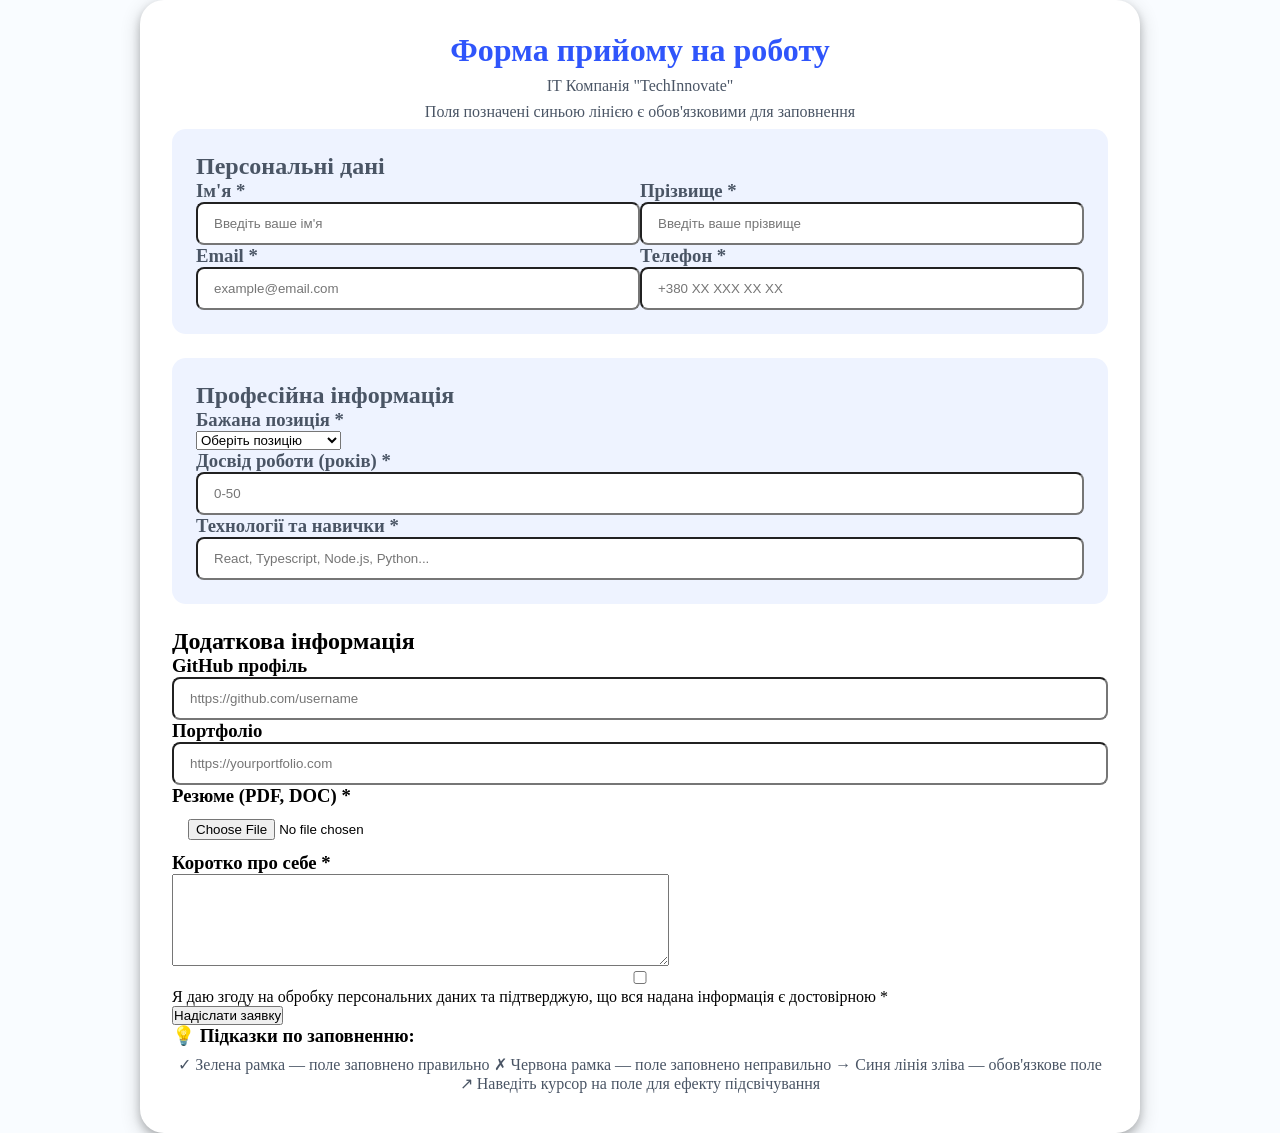
==== less16/index.html @ 31a4c935 "Add files via upload" ====
<!DOCTYPE html>
<html>
<head>
    <meta charset="utf-8">
    <meta http-equiv="X-UA-Compatible" content="IE=edge">
    <title></title>
    <link rel="stylesheet" href="styles/style.css">
</head>
<body>
<div class="wrapper">
    <header>
        <h1>Форма прийому на роботу</h1>
        <p>ІТ Компанія "TechInnovate"</p>
        <p>Поля позначені синьою лінією є обов'язковими для заповнення</p>
    </header>
    <form class="type-a">
        <h2>Персональні дані</h2>
        <section class="passport">
            <label>
                <h3>Ім'я *</h3>
                <input type="text" name="name" placeholder="Введіть ваше ім'я" required>
            </label>
            <label>
                <h3>Прізвище *</h3>
                <input type="text" name="surname" placeholder="Введіть ваше прізвище" required>
            </label>
            <label>
                <h3>Email *</h3>
                <input type="text" name="email" placeholder="example@email.com" required>
            </label>
            <label>
                <h3>Телефон *</h3>
                <input type="number" name="phone-numb" placeholder="+380 XX XXX XX XX" required>
            </label>
        </section>
    </form>
    <form class="type-a">
        <h2>Професійна інформація</h2>
        <section>
            <label>
                <h3>Бажана позиція *</h3>
                <select>
                    <option value="def" selected>Оберіть позицію</option>
                    <option value="front">Frontend Developer</option>
                    <option value="back">Backend Developer</option>
                    <option value="fullS">Full Stack Developer</option>
                    <option value="DevOps">DevOps Engineer</option>
                    <option value="QA">QA Engineer</option>
                    <option value="UI/UX">UI/UX Designer</option>
                    <option value="mobile">Mobile Developer</option>
                    <option value="data">Data Scientist</option>
                </select>
            </label>
            <label>
                <h3>Досвід роботи (років) *</h3>
                <input type="text" name="surname" placeholder="0-50" required>
            </label>
        </section>
        <section>
            <label>
                <h3>Технології та навички *</h3>
                <input type="text" name="skills" placeholder="React, Typescript, Node.js, Python..." required>
            </label>
        </section>
    </form>
    <form class="type-b">
        <h2>Додаткова інформація</h2>
        <section>
            <label>
                <h3>GitHub профіль</h3>
                <input type="url" name="github" placeholder="https://github.com/username">
            </label>
            <label>
                <h3>Портфоліо</h3>
                <input type="url" name="portf" placeholder="https://yourportfolio.com">
            </label>
        </section>
        <section>
            <label>
                <h3>Резюме (PDF, DOC) *</h3>
                <input type="file" name="file" placeholder="Вибрати файл">
            </label>
        </section>
        <section>
            <label>
                <h3>Коротко про себе *</h3>
                <textarea rows="6" cols="60"></textarea>
            </label>
        </section>
    </form>
    <div class="agree">
        <input type="checkbox" name="agree">Я даю згоду на обробку персональних даних та підтверджую, що вся надана інформація є достовірною *
    </div>
    <button class="send">Надіслати заявку</button>
    <footer>
        <h3>💡 Підказки по заповненню:</h3>
        <p>✓ Зелена рамка — поле заповнено правильно
            ✗ Червона рамка — поле заповнено неправильно
            → Синя лінія зліва — обов'язкове поле
            ↗ Наведіть курсор на поле для ефекту підсвічування</p>
    </footer>
</div>
</body>
</html>
---- less16/styles/style.css ----
* {
    box-sizing: border-box;
    margin: 0;
    padding: 0;
}
body {
    background: #F9FCFF;
}
.wrapper {
    max-width: 1000px;
    margin: 0 auto;
    background: #FFFFFF;
    padding: 32px;
    border-radius: 24px;
    box-shadow: 0 4px 8px 0 rgba(0, 0, 0, 0.2), 0 6px 20px 0 rgba(0, 0, 0, 0.19);
h1 {
    color: #2F55FB;
    text-align: center;
}
p {
    color: #4A5565;
    text-align: center;
    margin-top: 8px;
    margin-bottom: 8px;
}
.type-a {
    color: #4A5565;
    padding: 24px;
    margin-bottom: 24px;
    background: #EEF3FF;
    border-radius: 14px;
}
input {
    padding: 12px 16px;
    border-radius: 8px;
    width: 100%;
}
.passport {
    display: grid;
    grid-template-columns: 1fr 1fr;
    grid-template-rows: 1fr 1fr;
}
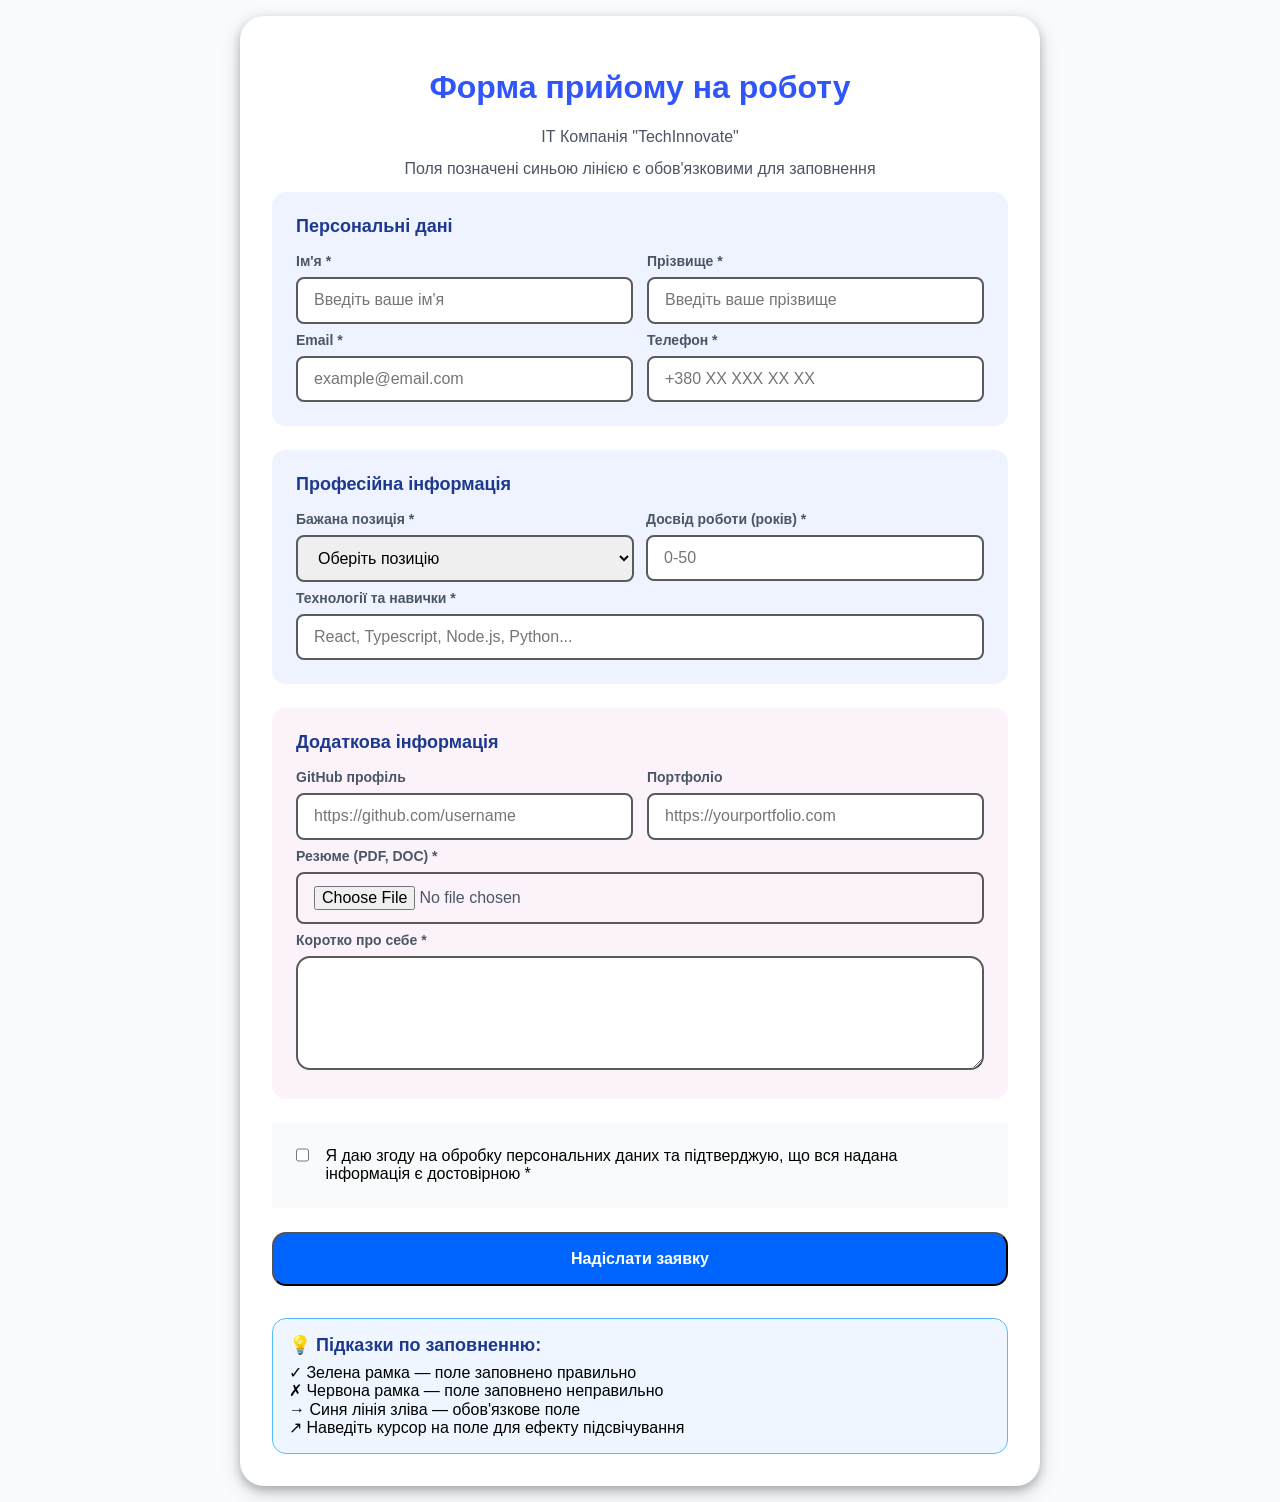
==== commit ee496c6d: "Add files via upload" ====
--- a/less16/index.html
+++ b/less16/index.html
@@ -3,8 +3,9 @@
 <head>
     <meta charset="utf-8">
     <meta http-equiv="X-UA-Compatible" content="IE=edge">
-    <title></title>
+    <title>site</title>
     <link rel="stylesheet" href="styles/style.css">
+    <link rel="stylesheet" href="normalize.css">
 </head>
 <body>
 <div class="wrapper">
@@ -36,7 +37,7 @@
     </form>
     <form class="type-a">
         <h2>Професійна інформація</h2>
-        <section>
+        <section class="info-a">
             <label>
                 <h3>Бажана позиція *</h3>
                 <select>
@@ -65,7 +66,7 @@
     </form>
     <form class="type-b">
         <h2>Додаткова інформація</h2>
-        <section>
+        <section class="info-b">
             <label>
                 <h3>GitHub профіль</h3>
                 <input type="url" name="github" placeholder="https://github.com/username">
@@ -89,15 +90,15 @@
         </section>
     </form>
     <div class="agree">
-        <input type="checkbox" name="agree">Я даю згоду на обробку персональних даних та підтверджую, що вся надана інформація є достовірною *
+        <input type="checkbox" class="check" name="agree">Я даю згоду на обробку персональних даних та підтверджую, що вся надана інформація є достовірною *
     </div>
     <button class="send">Надіслати заявку</button>
     <footer>
-        <h3>💡 Підказки по заповненню:</h3>
-        <p>✓ Зелена рамка — поле заповнено правильно
-            ✗ Червона рамка — поле заповнено неправильно
-            → Синя лінія зліва — обов'язкове поле
-            ↗ Наведіть курсор на поле для ефекту підсвічування</p>
+        <h2>💡 Підказки по заповненню:</h2>
+        <div>✓ Зелена рамка — поле заповнено правильно</div>
+        <div>✗ Червона рамка — поле заповнено неправильно</div>
+        <div>→ Синя лінія зліва — обов'язкове поле</div>
+        <div>↗ Наведіть курсор на поле для ефекту підсвічування</div>
     </footer>
 </div>
 </body>
--- a/less16/styles/style.css
+++ b/less16/styles/style.css
@@ -1,18 +1,30 @@
+/*
+* Prefixed by https://autoprefixer.github.io
+* PostCSS: v8.4.14,
+* Autoprefixer: v10.4.7
+* Browsers: last 4 version
+*/
+
 * {
+    -webkit-box-sizing: border-box;
     box-sizing: border-box;
     margin: 0;
     padding: 0;
+    text-decoration: none;
+    font-family: 'Montserrat', sans-serif;
 }
 body {
     background: #F9FCFF;
 }
 .wrapper {
-    max-width: 1000px;
-    margin: 0 auto;
+    max-width: 800px;
+    margin: 16px auto;
     background: #FFFFFF;
     padding: 32px;
     border-radius: 24px;
+    -webkit-box-shadow: 0 4px 8px 0 rgba(0, 0, 0, 0.2), 0 6px 20px 0 rgba(0, 0, 0, 0.19);
     box-shadow: 0 4px 8px 0 rgba(0, 0, 0, 0.2), 0 6px 20px 0 rgba(0, 0, 0, 0.19);
+}
 h1 {
     color: #2F55FB;
     text-align: center;
@@ -21,7 +33,17 @@
     color: #4A5565;
     text-align: center;
     margin-top: 8px;
+    margin-bottom: 14px;
+}
+h3 {
     margin-bottom: 8px;
+    margin-top: 8px;
+    font-size: 14px;
+}
+h2 {
+    margin-bottom: 8px;
+    color: #1C398E;
+    font-size: 18px;
 }
 .type-a {
     color: #4A5565;
@@ -34,9 +56,103 @@
     padding: 12px 16px;
     border-radius: 8px;
     width: 100%;
+    border: 2px solid #5a5a5a;
+    outline: none;
+}
+select {
+    padding: 12px 16px;
+    border-radius: 8px;
+    width: 100%;
+    border: 2px solid #5a5a5a;
+    outline: none;
+}
+.info-a {
+    display: -ms-grid;
+    display: grid;
+    -ms-grid-columns: 1fr 12px 1fr;
+    grid-template-columns: 1fr 1fr;
+    grid-column-gap: 12px;
 }
 .passport {
+    display: -ms-grid;
     display: grid;
+    -ms-grid-columns: 1fr 14px 1fr;
     grid-template-columns: 1fr 1fr;
+    -ms-grid-rows: 1fr 1fr;
     grid-template-rows: 1fr 1fr;
+    grid-column-gap: 14px;
+}
+.passport > *:nth-child(1) {
+    -ms-grid-row: 1;
+    -ms-grid-column: 1;
+}
+.passport > *:nth-child(2) {
+    -ms-grid-row: 1;
+    -ms-grid-column: 3;
+}
+.passport > *:nth-child(3) {
+    -ms-grid-row: 2;
+    -ms-grid-column: 1;
+}
+.passport > *:nth-child(4) {
+    -ms-grid-row: 2;
+    -ms-grid-column: 3;
+}
+.type-b {
+    color: #4A5565;
+    padding: 24px;
+    margin-bottom: 24px;
+    background: #FCF3FA;
+    border-radius: 14px;
+}
+.info-b {
+    display: -ms-grid;
+    display: grid;
+    -ms-grid-columns: 1fr 14px 1fr;
+    grid-template-columns: 1fr 1fr;
+    grid-column-gap: 14px;
+}
+.agree {
+    display: -webkit-box;
+    display: -ms-flexbox;
+    display: flex;
+    background: #F9FAFB;
+    gap: 16px;
+    padding: 24px;
+    margin-bottom: 24px;
+}
+.check{
+    width: 16px;
+    height: 16px;
+}
+.send {
+    background: #0065ff;
+    width: 100%;
+    padding: 16px 32px;
+    font-weight: bold;
+    color: #FFF;
+    border-radius: 14px;
+    font-size: 16px;
+}
+input[file] {
+    padding: 12px 16px;
+    border-radius: 8px;
+    width: 100%;
+    border: 2px solid #5a5a5a;
+    outline: none;
+    background: #F9FAFB;
+}
+textarea {
+    width: 100%;
+    border: 2px solid #5a5a5a;
+    outline: none;
+    border-radius: 14px;
+}
+footer {
+    border-radius: 14px;
+    padding: 16px;
+    margin-top: 32px;
+    background: #EFF6FF;
+    border: 1px solid #56bbfd;
+    outline: none;
 }
